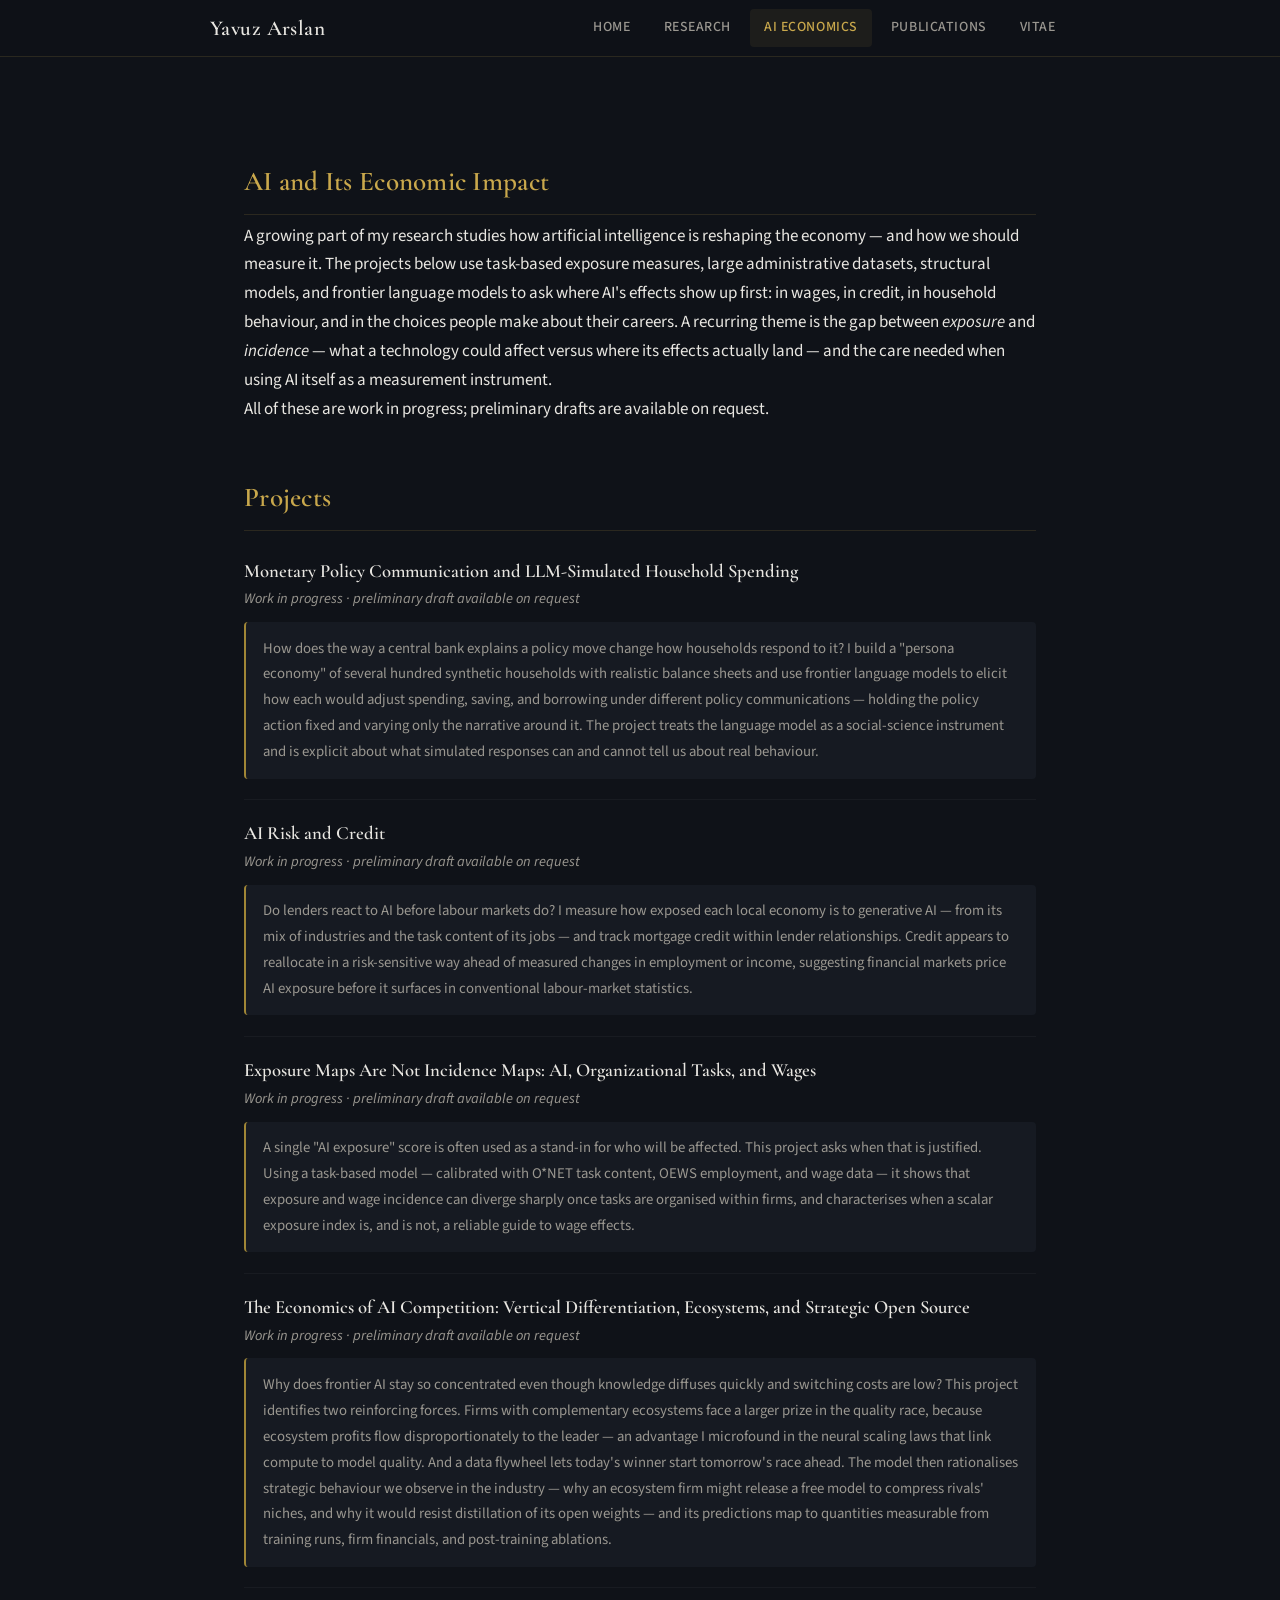
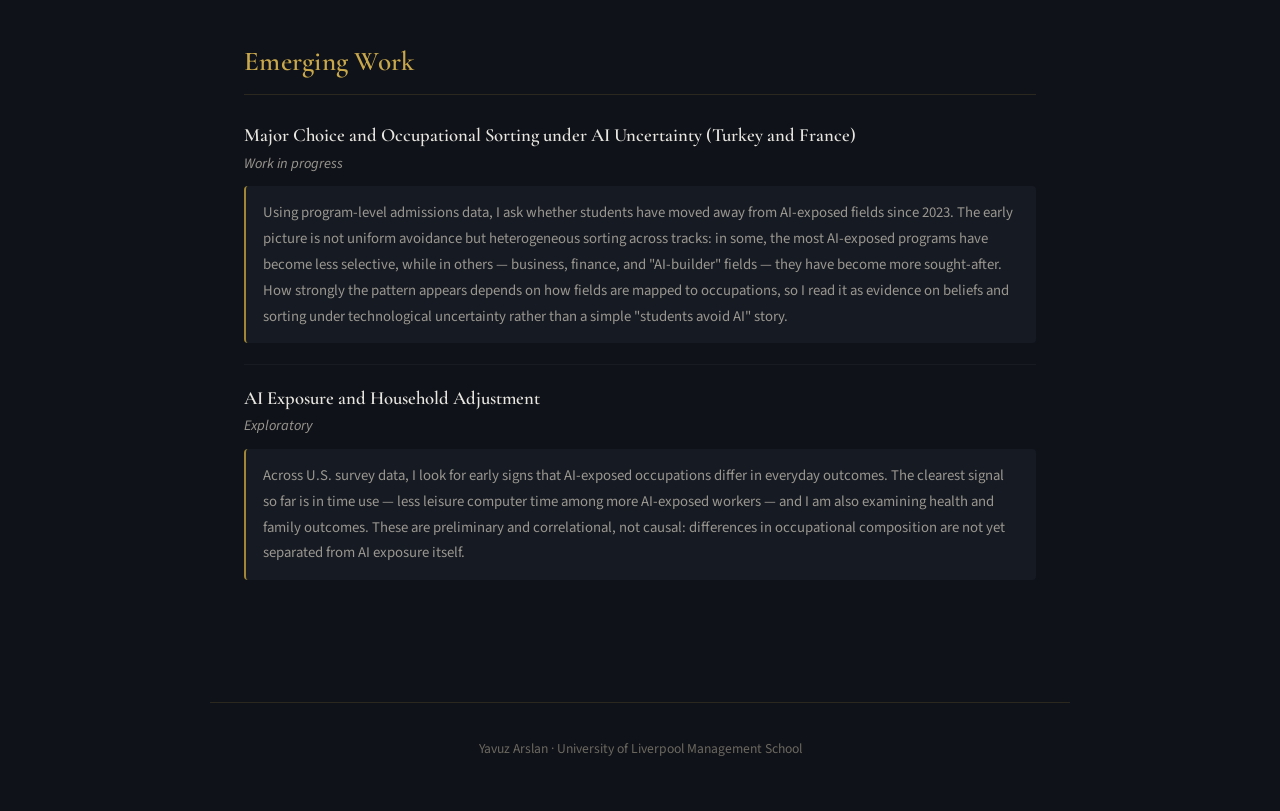
==== ai.html @ b185bcc3 "Add files via upload" ====
<!DOCTYPE html>
<html lang="en">
<head>
  <meta charset="UTF-8">
  <meta name="viewport" content="width=device-width, initial-scale=1.0">
  <meta name="description" content="Yavuz Arslan — research on the economics of AI: measurement, labour-market incidence, credit, household behaviour, and competition.">
  <title>AI and Its Economic Impact — Yavuz Arslan</title>
  <link rel="stylesheet" href="style.css">
  <script async src="https://www.googletagmanager.com/gtag/js?id=G-QYC99YKQD4"></script>
  <script>
    window.dataLayer = window.dataLayer || [];
    function gtag(){dataLayer.push(arguments);}
    gtag('js', new Date());
    gtag('config', 'G-QYC99YKQD4');
  </script>
</head>
<body>

<nav>
  <div class="nav-inner">
    <a href="index.html" class="site-name">Yavuz Arslan</a>
    <button class="nav-toggle" onclick="document.querySelector('.nav-links').classList.toggle('open')" aria-label="Menu">☰</button>
    <div class="nav-links">
      <a href="index.html">Home</a>
      <a href="research.html">Research</a>
      <a href="ai.html" class="active">AI Economics</a>
      <a href="publications.html">Publications</a>
      <a href="vitae.html">Vitae</a>
    </div>
  </div>
</nav>

<main>

  <h2>AI and Its Economic Impact</h2>

  <p class="bio">
    A growing part of my research studies how artificial intelligence is reshaping the
    economy &mdash; and how we should measure it. The projects below use task-based exposure
    measures, large administrative datasets, structural models, and frontier language models
    to ask where AI's effects show up first: in wages, in credit, in household behaviour, and
    in the choices people make about their careers. A recurring theme is the gap between
    <em>exposure</em> and <em>incidence</em> &mdash; what a technology could affect versus where its
    effects actually land &mdash; and the care needed when using AI itself as a measurement
    instrument.
  </p>
  <p class="bio">
    All of these are work in progress; preliminary drafts are available on request.
  </p>

  <h2>Projects</h2>

  <div class="paper">
    <div class="paper-title">Monetary Policy Communication and LLM-Simulated Household Spending</div>
    <div class="paper-meta"><em>Work in progress &middot; preliminary draft available on request</em></div>
    <div class="abstract open">
      How does the way a central bank explains a policy move change how households respond to it?
      I build a "persona economy" of several hundred synthetic households with realistic balance
      sheets and use frontier language models to elicit how each would adjust spending, saving, and
      borrowing under different policy communications &mdash; holding the policy action fixed and
      varying only the narrative around it. The project treats the language model as a social-science
      instrument and is explicit about what simulated responses can and cannot tell us about real behaviour.
    </div>
  </div>

  <div class="paper">
    <div class="paper-title">AI Risk and Credit</div>
    <div class="paper-meta"><em>Work in progress &middot; preliminary draft available on request</em></div>
    <div class="abstract open">
      Do lenders react to AI before labour markets do? I measure how exposed each local economy is
      to generative AI &mdash; from its mix of industries and the task content of its jobs &mdash; and
      track mortgage credit within lender relationships. Credit appears to reallocate in a risk-sensitive
      way ahead of measured changes in employment or income, suggesting financial markets price AI
      exposure before it surfaces in conventional labour-market statistics.
    </div>
  </div>

  <div class="paper">
    <div class="paper-title">Exposure Maps Are Not Incidence Maps: AI, Organizational Tasks, and Wages</div>
    <div class="paper-meta"><em>Work in progress &middot; preliminary draft available on request</em></div>
    <div class="abstract open">
      A single "AI exposure" score is often used as a stand-in for who will be affected. This project
      asks when that is justified. Using a task-based model &mdash; calibrated with O*NET task content,
      OEWS employment, and wage data &mdash; it shows that exposure and wage incidence can diverge
      sharply once tasks are organised within firms, and characterises when a scalar exposure index is,
      and is not, a reliable guide to wage effects.
    </div>
  </div>

  <div class="paper">
    <div class="paper-title">The Economics of AI Competition: Vertical Differentiation, Ecosystems, and Strategic Open Source</div>
    <div class="paper-meta"><em>Work in progress &middot; preliminary draft available on request</em></div>
    <div class="abstract open">
      Why does frontier AI stay so concentrated even though knowledge diffuses quickly and switching
      costs are low? This project identifies two reinforcing forces. Firms with complementary ecosystems
      face a larger prize in the quality race, because ecosystem profits flow disproportionately to the
      leader &mdash; an advantage I microfound in the neural scaling laws that link compute to model
      quality. And a data flywheel lets today's winner start tomorrow's race ahead. The model then
      rationalises strategic behaviour we observe in the industry &mdash; why an ecosystem firm might
      release a free model to compress rivals' niches, and why it would resist distillation of its open
      weights &mdash; and its predictions map to quantities measurable from training runs, firm
      financials, and post-training ablations.
    </div>
  </div>

  <h2>Emerging Work</h2>

  <div class="paper">
    <div class="paper-title">Major Choice and Occupational Sorting under AI Uncertainty (Turkey and France)</div>
    <div class="paper-meta"><em>Work in progress</em></div>
    <div class="abstract open">
      Using program-level admissions data, I ask whether students have moved away from AI-exposed fields
      since 2023. The early picture is not uniform avoidance but heterogeneous sorting across tracks: in
      some, the most AI-exposed programs have become less selective, while in others &mdash; business,
      finance, and "AI-builder" fields &mdash; they have become more sought-after. How strongly the pattern
      appears depends on how fields are mapped to occupations, so I read it as evidence on beliefs and
      sorting under technological uncertainty rather than a simple "students avoid AI" story.
    </div>
  </div>

  <div class="paper">
    <div class="paper-title">AI Exposure and Household Adjustment</div>
    <div class="paper-meta"><em>Exploratory</em></div>
    <div class="abstract open">
      Across U.S. survey data, I look for early signs that AI-exposed occupations differ in everyday
      outcomes. The clearest signal so far is in time use &mdash; less leisure computer time among more
      AI-exposed workers &mdash; and I am also examining health and family outcomes. These are preliminary
      and correlational, not causal: differences in occupational composition are not yet separated from
      AI exposure itself.
    </div>
  </div>

</main>

<footer>
  Yavuz Arslan · University of Liverpool Management School
</footer>

</body>
</html>
---- style.css ----
/* ===== YAVUZ ARSLAN — ACADEMIC SITE ===== */
/* Dark scholarly theme with warm gold accents */

@import url('https://fonts.googleapis.com/css2?family=Cormorant+Garamond:ital,wght@0,400;0,500;0,600;0,700;1,400;1,500&family=Source+Sans+3:ital,wght@0,300;0,400;0,500;0,600;1,400&display=swap');

:root {
  --bg-primary: #0f1218;
  --bg-secondary: #161a22;
  --bg-card: #1c2029;
  --bg-hover: #22262f;
  --text-primary: #e8e6e1;
  --text-secondary: #9a9790;
  --text-muted: #6b6860;
  --accent: #c9a84c;
  --accent-dim: #a08636;
  --accent-glow: rgba(201, 168, 76, 0.08);
  --link: #7eb8c9;
  --link-hover: #a0d4e4;
  --divider: rgba(201, 168, 76, 0.15);
  --font-display: 'Cormorant Garamond', Georgia, serif;
  --font-body: 'Source Sans 3', 'Segoe UI', sans-serif;
  --max-width: 860px;
  --transition: 0.3s ease;
}

*, *::before, *::after {
  box-sizing: border-box;
  margin: 0;
  padding: 0;
}

html {
  scroll-behavior: smooth;
  font-size: 17px;
}

body {
  font-family: var(--font-body);
  background-color: var(--bg-primary);
  color: var(--text-primary);
  line-height: 1.7;
  font-weight: 400;
  -webkit-font-smoothing: antialiased;
  min-height: 100vh;
}

/* ===== NAVIGATION ===== */
nav {
  position: sticky;
  top: 0;
  z-index: 100;
  background: rgba(15, 18, 24, 0.92);
  backdrop-filter: blur(12px);
  -webkit-backdrop-filter: blur(12px);
  border-bottom: 1px solid var(--divider);
  padding: 0 2rem;
}

nav .nav-inner {
  max-width: var(--max-width);
  margin: 0 auto;
  display: flex;
  align-items: center;
  justify-content: space-between;
  height: 56px;
}

nav .site-name {
  font-family: var(--font-display);
  font-size: 1.25rem;
  font-weight: 600;
  color: var(--text-primary);
  text-decoration: none;
  letter-spacing: 0.02em;
}

nav .site-name:hover {
  color: var(--accent);
}

nav .nav-links {
  display: flex;
  gap: 0.25rem;
}

nav .nav-links a {
  font-family: var(--font-body);
  font-size: 0.82rem;
  font-weight: 500;
  color: var(--text-secondary);
  text-decoration: none;
  padding: 0.45rem 0.85rem;
  border-radius: 4px;
  letter-spacing: 0.04em;
  text-transform: uppercase;
  transition: color var(--transition), background var(--transition);
}

nav .nav-links a:hover,
nav .nav-links a.active {
  color: var(--accent);
  background: var(--accent-glow);
}

/* Mobile nav toggle */
nav .nav-toggle {
  display: none;
  background: none;
  border: none;
  color: var(--text-secondary);
  font-size: 1.5rem;
  cursor: pointer;
  padding: 0.25rem;
}

@media (max-width: 640px) {
  nav .nav-links {
    display: none;
    position: absolute;
    top: 56px;
    left: 0;
    right: 0;
    background: rgba(15, 18, 24, 0.97);
    flex-direction: column;
    padding: 0.5rem 1.5rem 1rem;
    border-bottom: 1px solid var(--divider);
  }
  nav .nav-links.open { display: flex; }
  nav .nav-toggle { display: block; }
  nav .nav-links a {
    padding: 0.6rem 0.5rem;
    font-size: 0.9rem;
  }
}

/* ===== MAIN CONTENT ===== */
main {
  max-width: var(--max-width);
  margin: 0 auto;
  padding: 3rem 2rem 6rem;
}

/* ===== HEADINGS ===== */
h1 {
  font-family: var(--font-display);
  font-size: 2.8rem;
  font-weight: 600;
  line-height: 1.15;
  color: var(--text-primary);
  margin-bottom: 0.2rem;
  letter-spacing: -0.01em;
}

h2 {
  font-family: var(--font-display);
  font-size: 1.6rem;
  font-weight: 600;
  color: var(--accent);
  margin-top: 3rem;
  margin-bottom: 0.4rem;
  letter-spacing: 0.01em;
}

h2::after {
  content: '';
  display: block;
  width: 100%;
  height: 1px;
  background: var(--divider);
  margin-top: 0.5rem;
}

h3 {
  font-family: var(--font-display);
  font-size: 1.25rem;
  font-weight: 600;
  color: var(--text-primary);
  margin-top: 1.5rem;
  margin-bottom: 0.3rem;
}

/* ===== HERO / HOME ===== */
.hero {
  display: flex;
  gap: 2.5rem;
  align-items: flex-start;
  margin-bottom: 1rem;
}

.hero-photo {
  flex-shrink: 0;
}

.hero-photo img {
  width: 220px;
  height: 280px;
  object-fit: cover;
  border-radius: 6px;
  border: 2px solid var(--divider);
}

.hero-text .subtitle {
  font-family: var(--font-display);
  font-size: 1.15rem;
  font-style: italic;
  color: var(--accent);
  margin-bottom: 0.15rem;
}

.hero-text .affiliation {
  font-size: 0.95rem;
  margin-bottom: 1rem;
}

.hero-text .affiliation a {
  color: var(--link);
  text-decoration: none;
}

.hero-text .affiliation a:hover {
  color: var(--link-hover);
}

.hero-text .bio {
  font-size: 0.95rem;
  color: var(--text-secondary);
  line-height: 1.75;
  margin-bottom: 1rem;
}

.hero-text .email {
  font-size: 0.9rem;
  color: var(--accent-dim);
  font-family: var(--font-body);
}

@media (max-width: 640px) {
  .hero {
    flex-direction: column;
    align-items: center;
    text-align: center;
    gap: 1.5rem;
  }
  .hero-photo img {
    width: 180px;
    height: 230px;
  }
  h1 { font-size: 2.2rem; }
}

/* ===== RESEARCH INTERESTS ===== */
.interests-grid {
  display: grid;
  grid-template-columns: 1fr 1fr;
  gap: 0.4rem 2rem;
  margin-top: 0.8rem;
}

.interests-grid .interest {
  font-size: 0.92rem;
  color: var(--text-secondary);
  padding: 0.35rem 0;
  border-bottom: 1px solid rgba(255,255,255,0.03);
}

.interests-grid .interest::before {
  content: '—';
  color: var(--accent-dim);
  margin-right: 0.5rem;
}

@media (max-width: 500px) {
  .interests-grid { grid-template-columns: 1fr; }
}

/* ===== BOTTOM CARDS (HOME) ===== */
.home-cards {
  display: grid;
  grid-template-columns: 1fr 1fr;
  gap: 1.5rem;
  margin-top: 2rem;
}

.home-card {
  background: var(--bg-card);
  border-radius: 6px;
  padding: 1.5rem;
  border: 1px solid rgba(255,255,255,0.04);
  transition: border-color var(--transition);
}

.home-card:hover {
  border-color: var(--divider);
}

.home-card h3 {
  margin-top: 0;
  color: var(--accent);
  font-size: 1.15rem;
}

.home-card p {
  font-size: 0.88rem;
  color: var(--text-secondary);
  line-height: 1.7;
  margin-bottom: 0.8rem;
}

.home-card .card-link {
  font-size: 0.85rem;
  color: var(--link);
  text-decoration: none;
  font-weight: 500;
}

.home-card .card-link:hover {
  color: var(--link-hover);
}

@media (max-width: 600px) {
  .home-cards { grid-template-columns: 1fr; }
}

/* ===== PROFILE LINKS ===== */
.profiles {
  display: flex;
  gap: 1.2rem;
  margin-top: 1rem;
  flex-wrap: wrap;
}

.profiles a {
  font-size: 0.82rem;
  color: var(--text-muted);
  text-decoration: none;
  padding: 0.3rem 0.7rem;
  border: 1px solid rgba(255,255,255,0.06);
  border-radius: 3px;
  transition: all var(--transition);
  letter-spacing: 0.02em;
}

.profiles a:hover {
  color: var(--accent);
  border-color: var(--divider);
}

/* ===== PAPER ENTRIES ===== */
.paper {
  padding: 1.2rem 0;
  border-bottom: 1px solid rgba(255,255,255,0.04);
}

.paper:last-child {
  border-bottom: none;
}

.paper-title {
  font-family: var(--font-display);
  font-size: 1.1rem;
  font-weight: 600;
  line-height: 1.4;
}

.paper-title a {
  color: var(--text-primary);
  text-decoration: none;
  transition: color var(--transition);
}

.paper-title a:hover {
  color: var(--link);
}

.paper-meta {
  font-size: 0.85rem;
  color: var(--text-secondary);
  margin-top: 0.2rem;
}

.paper-meta a {
  color: var(--link);
  text-decoration: none;
}

.paper-meta a:hover {
  color: var(--link-hover);
}

.paper-status {
  display: inline-block;
  font-size: 0.72rem;
  font-weight: 600;
  text-transform: uppercase;
  letter-spacing: 0.06em;
  padding: 0.15rem 0.5rem;
  border-radius: 3px;
  margin-left: 0.4rem;
}

.status-new {
  background: rgba(76, 175, 80, 0.15);
  color: #81c784;
}

.status-updated {
  background: rgba(201, 168, 76, 0.15);
  color: var(--accent);
}

.status-rr {
  background: rgba(126, 184, 201, 0.15);
  color: var(--link);
}

.status-published {
  background: rgba(201, 168, 76, 0.1);
  color: var(--accent-dim);
}

/* Abstract toggle */
.abstract-toggle {
  font-size: 0.8rem;
  color: var(--text-muted);
  background: none;
  border: 1px solid rgba(255,255,255,0.06);
  padding: 0.2rem 0.6rem;
  border-radius: 3px;
  cursor: pointer;
  margin-top: 0.4rem;
  transition: all var(--transition);
  font-family: var(--font-body);
}

.abstract-toggle:hover {
  color: var(--accent);
  border-color: var(--divider);
}

.abstract {
  display: none;
  font-size: 0.87rem;
  color: var(--text-secondary);
  line-height: 1.75;
  margin-top: 0.6rem;
  padding: 0.8rem 1rem;
  background: var(--bg-secondary);
  border-radius: 4px;
  border-left: 2px solid var(--accent-dim);
}

.abstract.open {
  display: block;
}

/* ===== PUBLICATION ENTRIES ===== */
.pub {
  padding: 0.8rem 0;
  border-bottom: 1px solid rgba(255,255,255,0.03);
}

.pub:last-child { border-bottom: none; }

.pub-title {
  font-family: var(--font-display);
  font-size: 1.05rem;
  font-weight: 600;
}

.pub-title a {
  color: var(--text-primary);
  text-decoration: none;
}

.pub-title a:hover { color: var(--link); }

.pub-authors {
  font-size: 0.85rem;
  color: var(--text-secondary);
  margin-top: 0.1rem;
}

.pub-journal {
  font-size: 0.85rem;
  color: var(--accent-dim);
  font-style: italic;
  margin-top: 0.1rem;
}

/* ===== CV PAGE ===== */
.cv-download {
  display: inline-block;
  padding: 0.6rem 1.4rem;
  background: var(--accent);
  color: var(--bg-primary);
  text-decoration: none;
  font-weight: 600;
  font-size: 0.88rem;
  border-radius: 4px;
  margin-bottom: 1rem;
  transition: background var(--transition);
}

.cv-download:hover {
  background: var(--accent-dim);
}

.cv-entry {
  padding: 0.5rem 0;
}

.cv-entry .cv-role {
  font-weight: 600;
  color: var(--text-primary);
}

.cv-entry .cv-place {
  color: var(--text-secondary);
  font-size: 0.92rem;
}

.cv-entry .cv-years {
  color: var(--text-muted);
  font-size: 0.85rem;
}

/* ===== WORK IN PROGRESS ===== */
.wip {
  padding: 0.5rem 0;
  border-bottom: 1px solid rgba(255,255,255,0.03);
}

.wip:last-child { border-bottom: none; }

.wip-title {
  font-family: var(--font-display);
  font-size: 1rem;
  font-weight: 600;
  color: var(--text-primary);
}

.wip-authors {
  font-size: 0.85rem;
  color: var(--text-secondary);
}

/* ===== FOOTER ===== */
footer {
  max-width: var(--max-width);
  margin: 0 auto;
  padding: 2rem 2rem 3rem;
  text-align: center;
  font-size: 0.8rem;
  color: var(--text-muted);
  border-top: 1px solid var(--divider);
}

/* ===== LINKS ===== */
a {
  color: var(--link);
  text-decoration: none;
  transition: color var(--transition);
}

a:hover {
  color: var(--link-hover);
}

/* ===== SELECTION ===== */
::selection {
  background: var(--accent);
  color: var(--bg-primary);
}
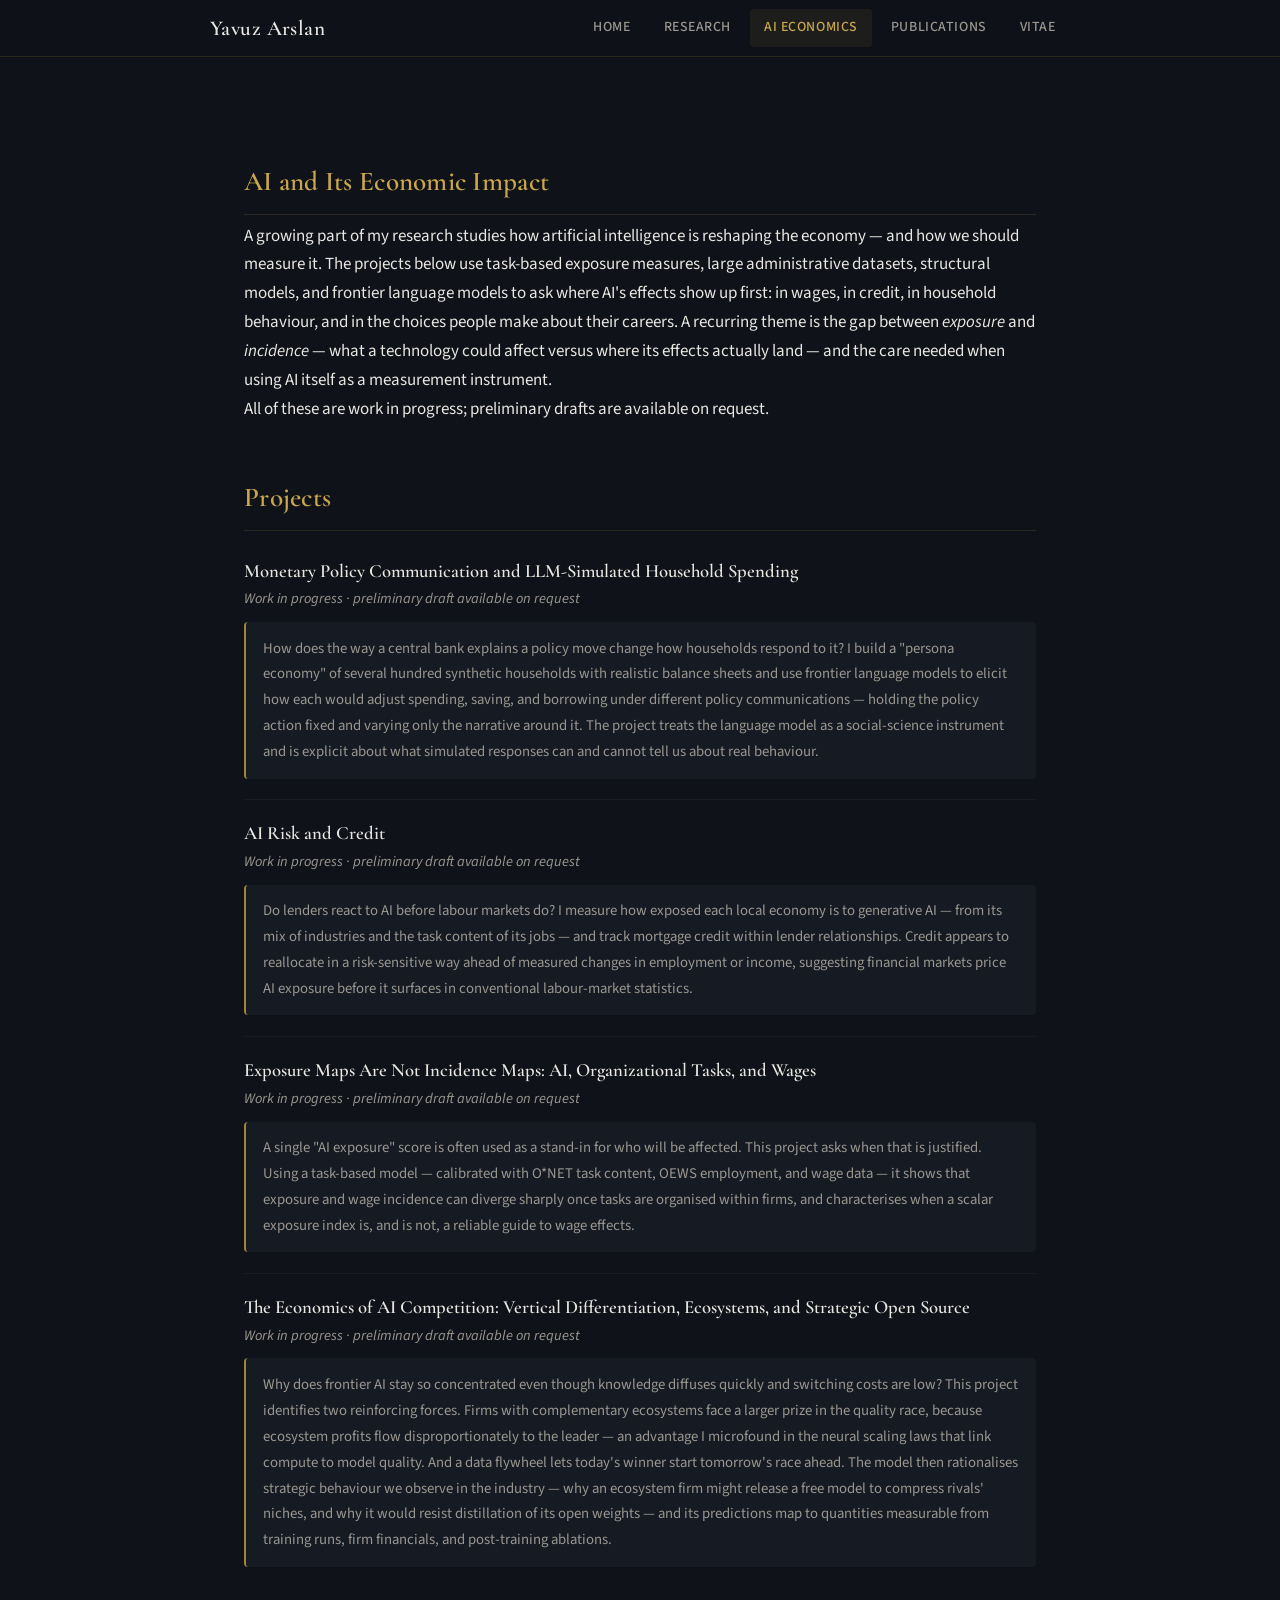
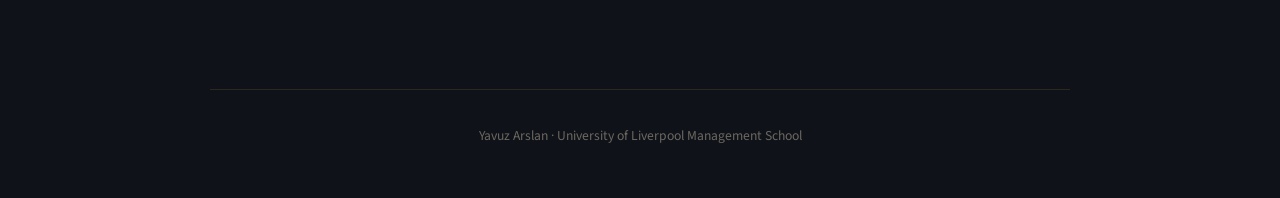
==== commit b081ff5a: "Remove AI cross-reference line and Emerging Work section" ====
--- a/ai.html
+++ b/ai.html
@@ -103,33 +103,6 @@
     </div>
   </div>
 
-  <h2>Emerging Work</h2>
-
-  <div class="paper">
-    <div class="paper-title">Major Choice and Occupational Sorting under AI Uncertainty (Turkey and France)</div>
-    <div class="paper-meta"><em>Work in progress</em></div>
-    <div class="abstract open">
-      Using program-level admissions data, I ask whether students have moved away from AI-exposed fields
-      since 2023. The early picture is not uniform avoidance but heterogeneous sorting across tracks: in
-      some, the most AI-exposed programs have become less selective, while in others &mdash; business,
-      finance, and "AI-builder" fields &mdash; they have become more sought-after. How strongly the pattern
-      appears depends on how fields are mapped to occupations, so I read it as evidence on beliefs and
-      sorting under technological uncertainty rather than a simple "students avoid AI" story.
-    </div>
-  </div>
-
-  <div class="paper">
-    <div class="paper-title">AI Exposure and Household Adjustment</div>
-    <div class="paper-meta"><em>Exploratory</em></div>
-    <div class="abstract open">
-      Across U.S. survey data, I look for early signs that AI-exposed occupations differ in everyday
-      outcomes. The clearest signal so far is in time use &mdash; less leisure computer time among more
-      AI-exposed workers &mdash; and I am also examining health and family outcomes. These are preliminary
-      and correlational, not causal: differences in occupational composition are not yet separated from
-      AI exposure itself.
-    </div>
-  </div>
-
 </main>
 
 <footer>
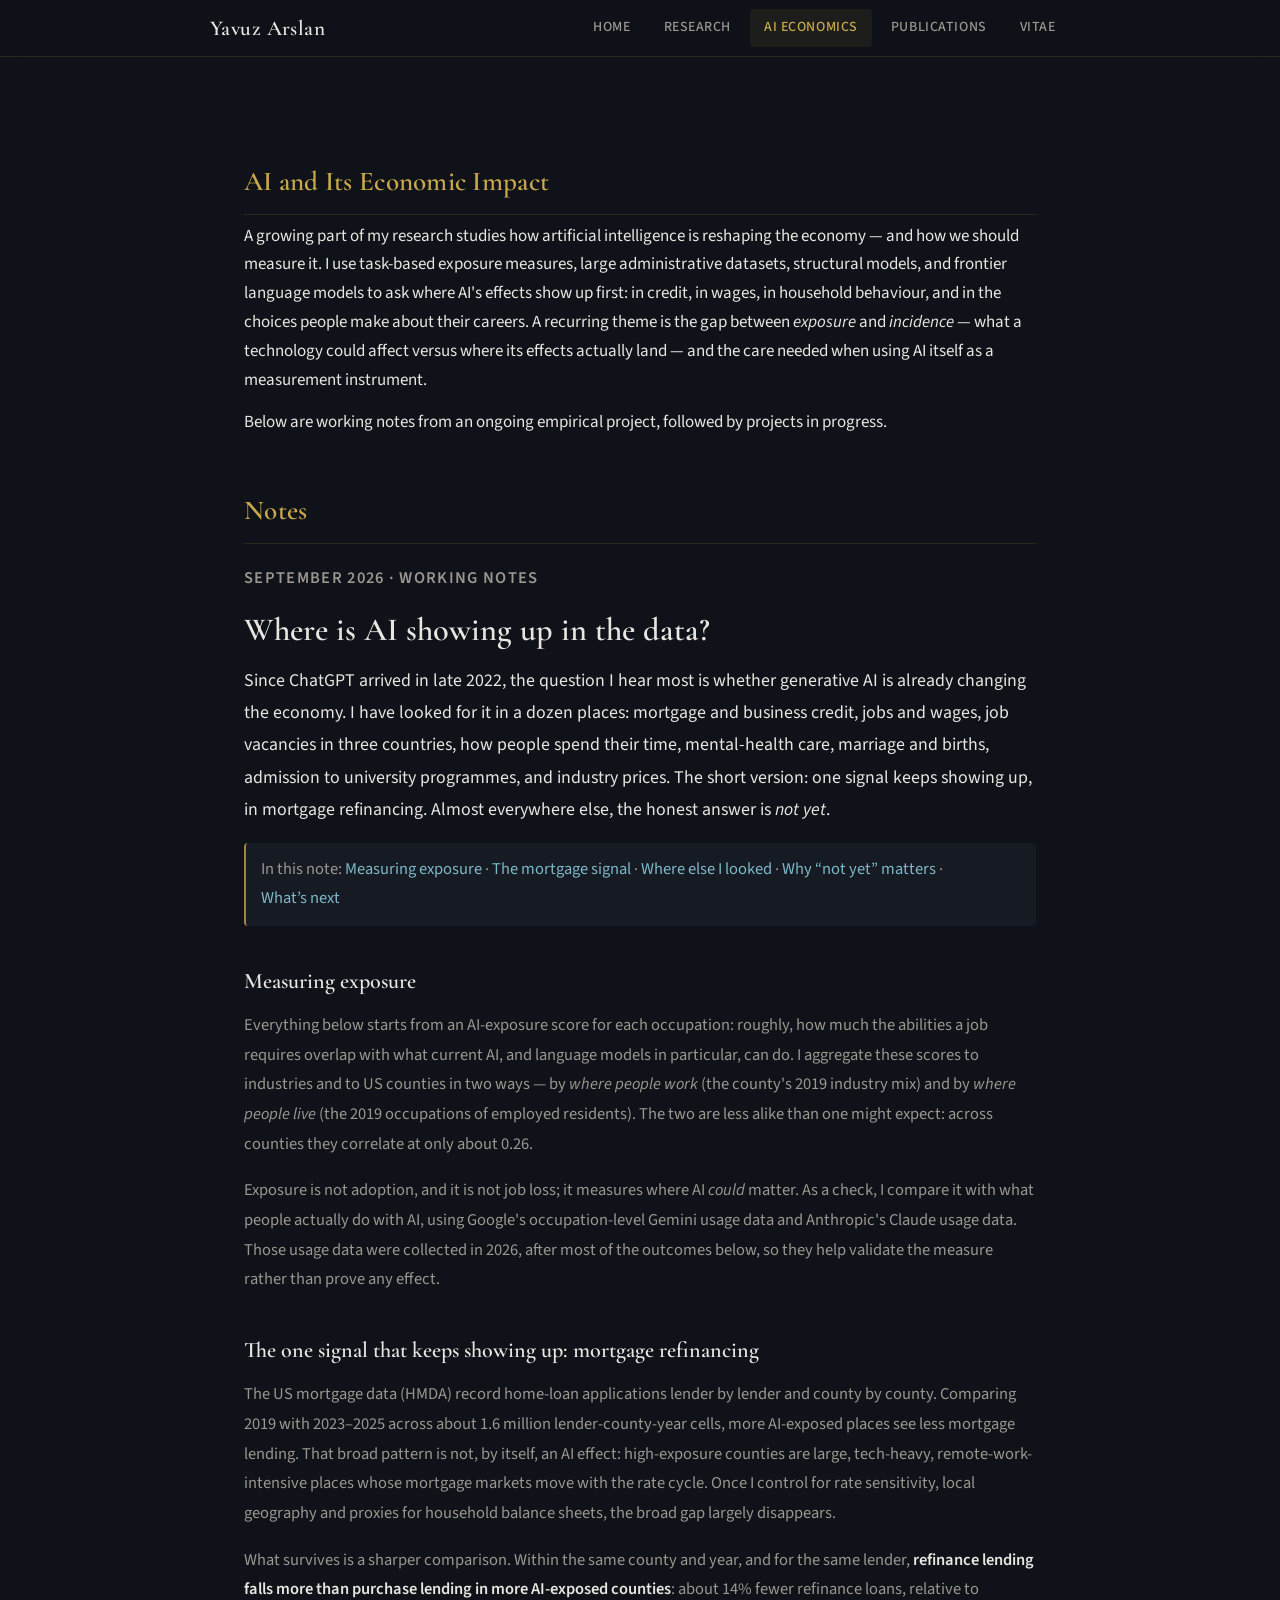
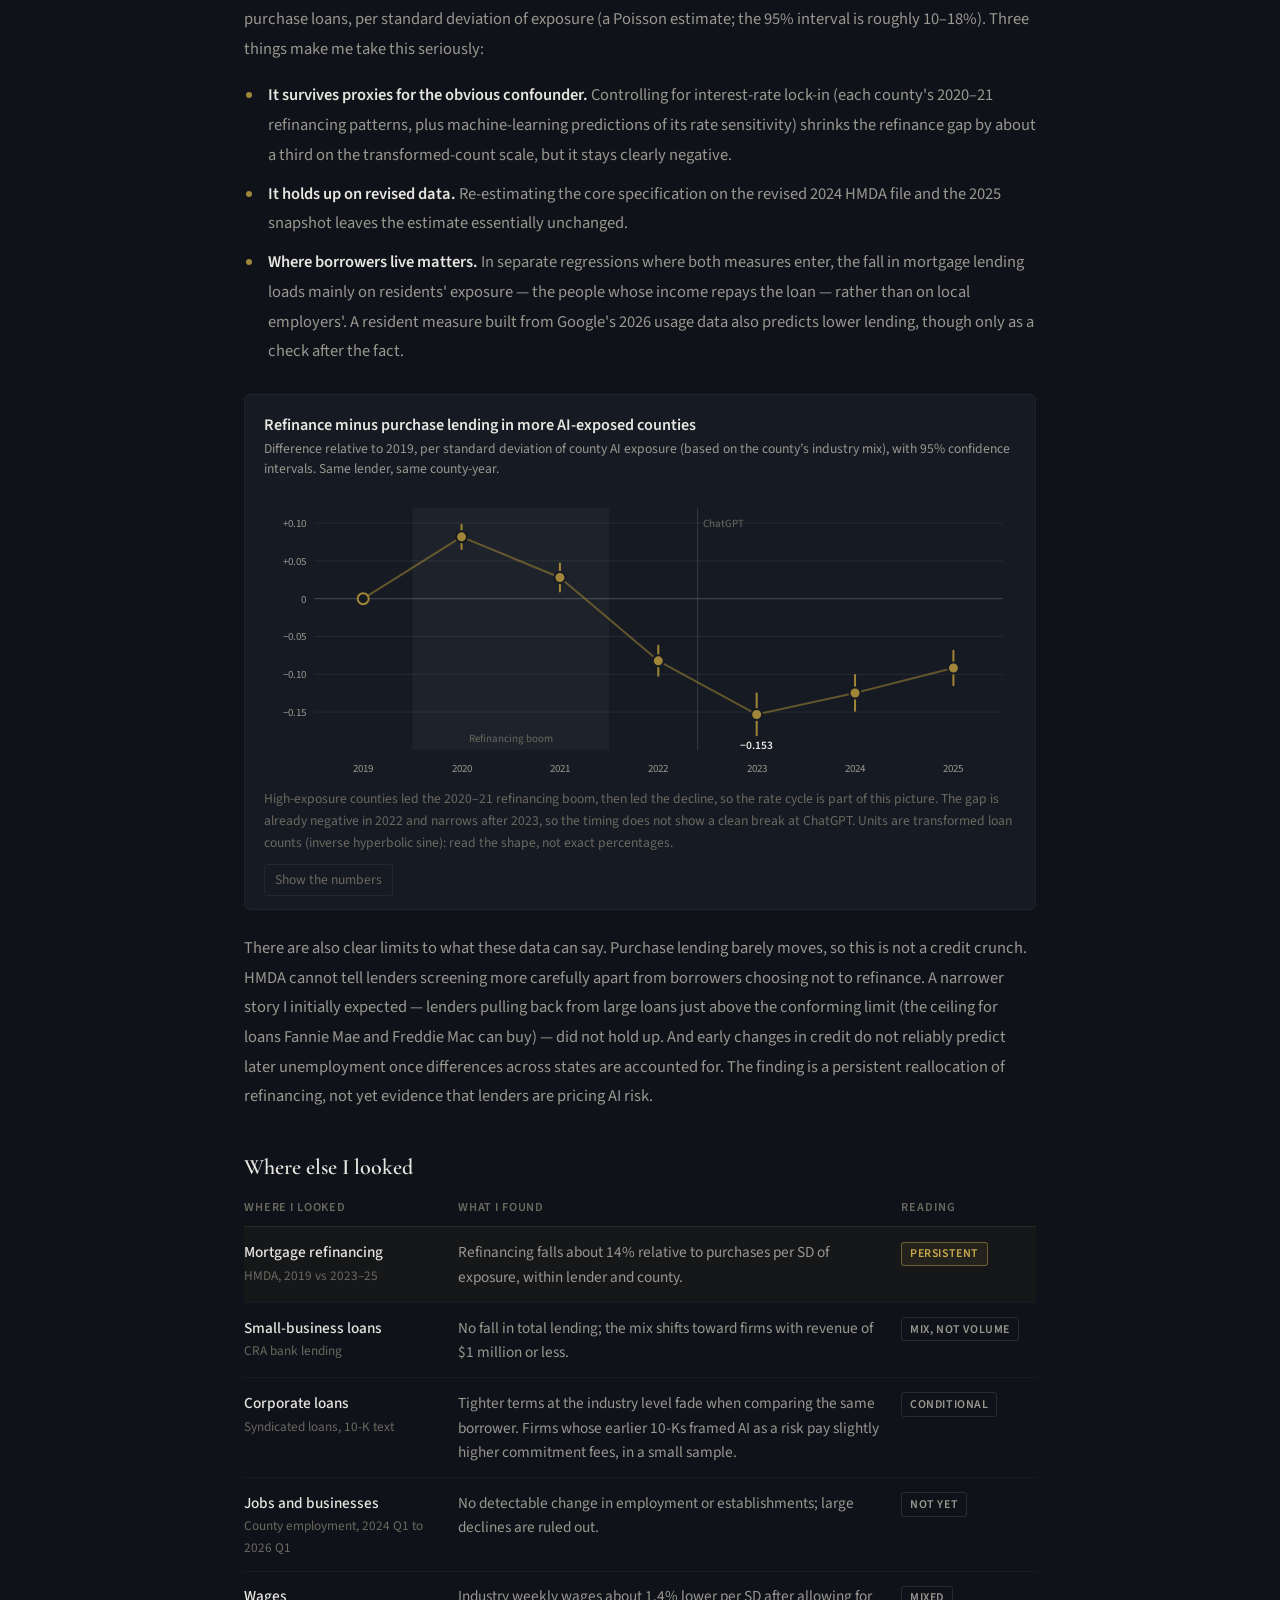
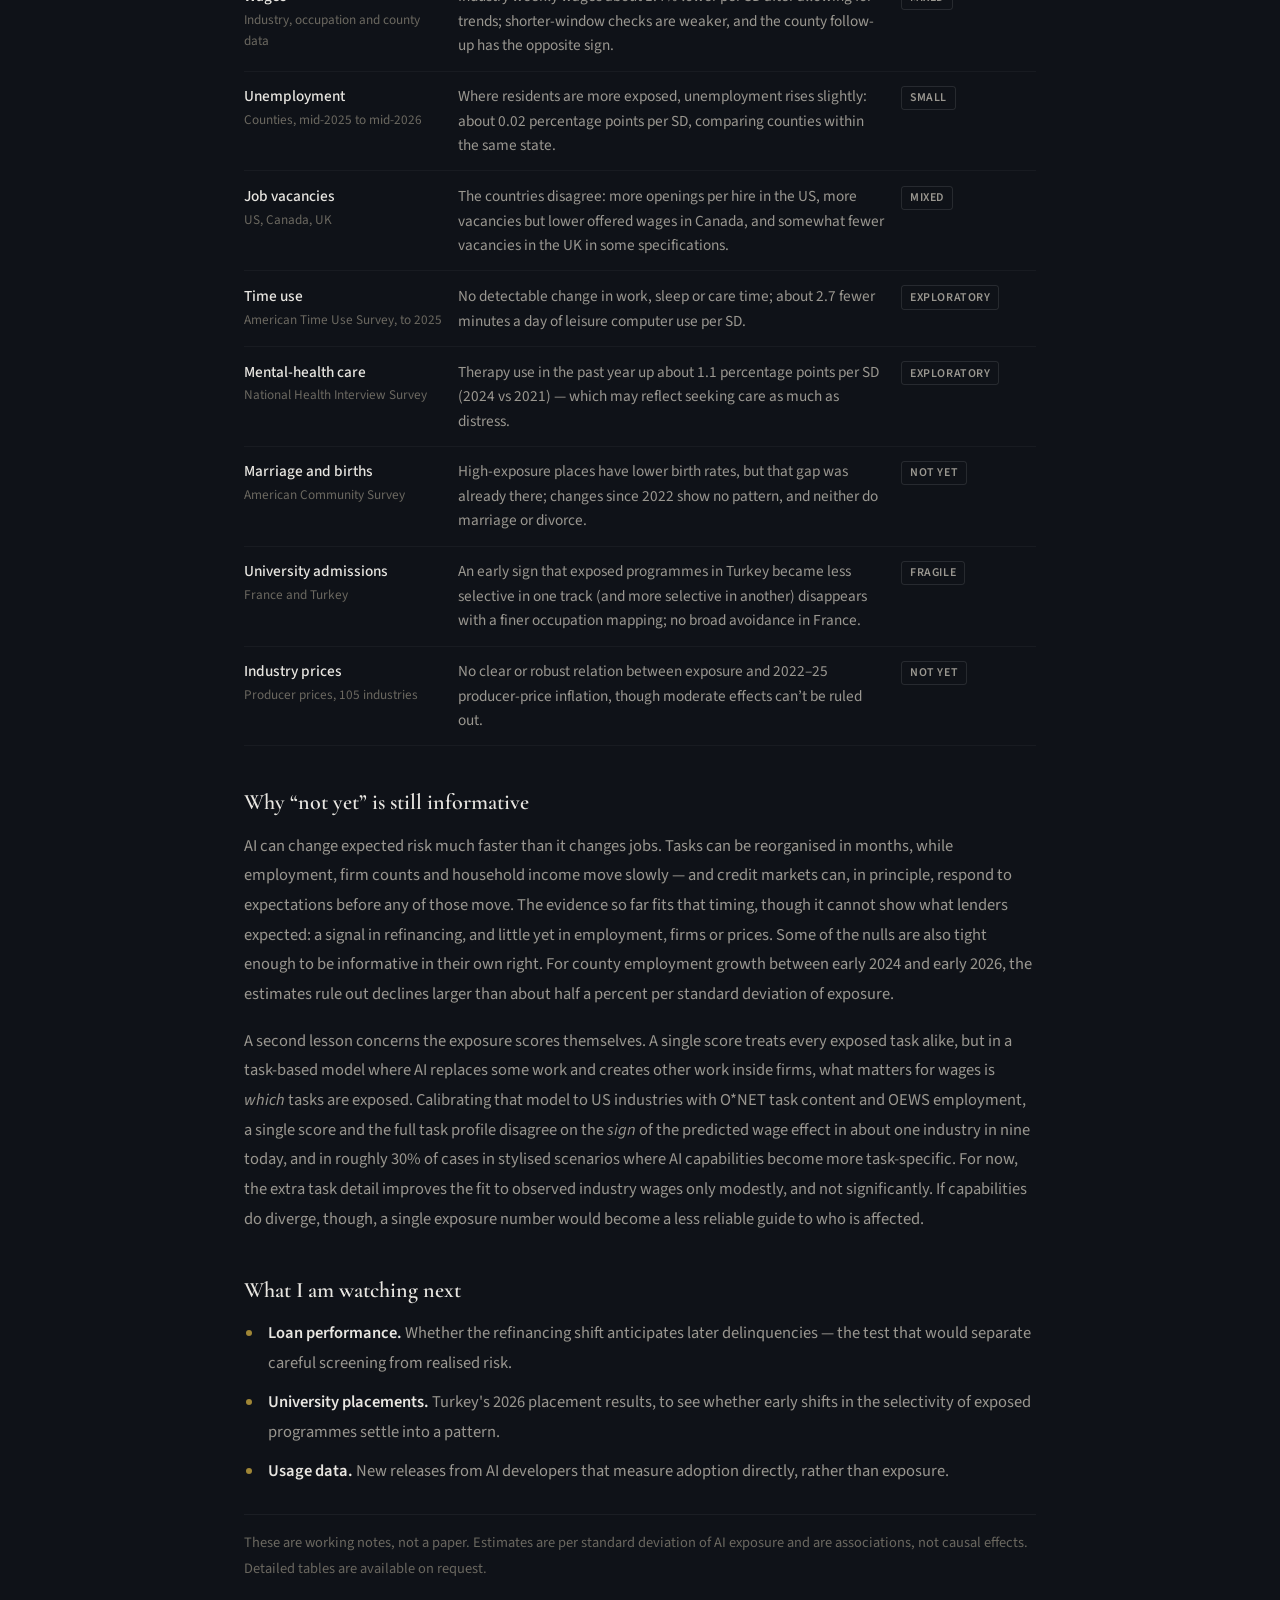
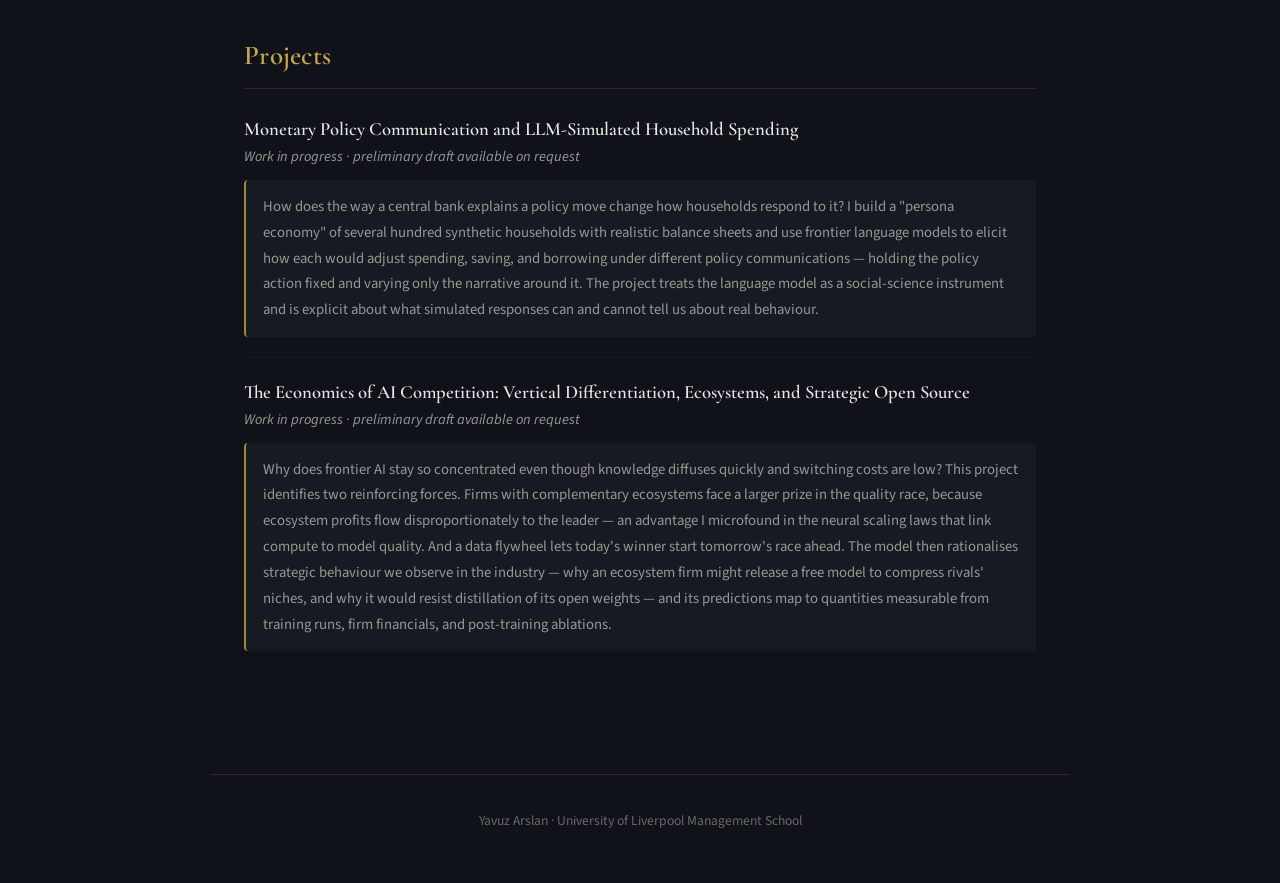
==== commit e7a7be49: "AI page: add working notes, keep two projects Co-Authored-By: Claude Opus 5.5 <noreply@anthropic.com" ====
--- a/ai.html
+++ b/ai.html
@@ -3,9 +3,113 @@
 <head>
   <meta charset="UTF-8">
   <meta name="viewport" content="width=device-width, initial-scale=1.0">
-  <meta name="description" content="Yavuz Arslan — research on the economics of AI: measurement, labour-market incidence, credit, household behaviour, and competition.">
+  <meta name="description" content="Yavuz Arslan — research on the economics of AI. Working notes: where is AI showing up in the data? Credit, jobs, wages, time use, education choices and prices.">
+  <meta property="og:title" content="Where is AI showing up in the data? — Yavuz Arslan">
+  <meta property="og:description" content="Working notes from an ongoing project: one persistent signal in mortgage refinancing, and mostly “not yet” everywhere else.">
+  <meta property="og:type" content="article">
+  <meta property="og:url" content="https://yavuzarslan.org/ai.html">
   <title>AI and Its Economic Impact — Yavuz Arslan</title>
   <link rel="stylesheet" href="style.css">
+  <style>
+    /* ===== NOTES (AI page) ===== */
+    main > p.bio { margin-bottom: 0.8rem; }
+    .note { margin-top: 1.2rem; }
+    .note-kicker {
+      font-size: 0.78rem; font-weight: 600; letter-spacing: 0.08em;
+      text-transform: uppercase; color: var(--accent-dim); margin-bottom: 0.2rem;
+    }
+    .note-title {
+      font-family: var(--font-display); font-size: 1.9rem; font-weight: 600;
+      line-height: 1.2; color: var(--text-primary); margin: 0 0 0.9rem;
+    }
+    .note p, .note li { font-size: 0.97rem; color: var(--text-secondary); line-height: 1.8; }
+    .note p { margin-bottom: 1rem; }
+    .note p.note-lede { font-size: 1.05rem; color: var(--text-primary); }
+    .note strong { color: var(--text-primary); font-weight: 600; }
+    .note em { font-style: italic; }
+    .note h4 {
+      font-family: var(--font-display); font-size: 1.3rem; font-weight: 600;
+      color: var(--text-primary); margin: 2.2rem 0 0.6rem; scroll-margin-top: 72px;
+    }
+    .note ul { margin: 0 0 1.1rem 1.2rem; }
+    .note li { margin-bottom: 0.55rem; padding-left: 0.2rem; }
+    .note li::marker { color: var(--accent-dim); }
+    .note-toc {
+      font-size: 0.85rem; color: var(--text-muted); margin: 0 0 1.6rem;
+      padding: 0.7rem 0.9rem; background: var(--bg-secondary); border-radius: 4px;
+      border-left: 2px solid var(--accent-dim); line-height: 1.9;
+    }
+    .note-toc a { white-space: nowrap; }
+    .note-foot {
+      font-size: 0.85rem !important; color: var(--text-muted) !important;
+      border-top: 1px solid rgba(255,255,255,0.05); padding-top: 0.9rem; margin-top: 1.6rem;
+    }
+
+    /* Chart */
+    .note-chart {
+      margin: 1.6rem 0 1.4rem; padding: 1.1rem 1.1rem 0.8rem;
+      background: var(--bg-secondary); border-radius: 6px; position: relative;
+      border: 1px solid rgba(255,255,255,0.04);
+    }
+    .note-chart .chart-title { font-size: 0.95rem; font-weight: 600; color: var(--text-primary); line-height: 1.4; }
+    .note-chart .chart-sub { font-size: 0.8rem; color: var(--text-secondary); margin: 0.15rem 0 0.6rem; line-height: 1.5; }
+    .note-chart .chart-plot { width: 100%; }
+    .note-chart svg { display: block; width: 100%; height: auto; overflow: visible; }
+    .note-chart svg text { font-family: var(--font-body); font-variant-numeric: tabular-nums; }
+    .note-chart .pt:focus { outline: none; }
+    .note-chart .pt:focus .ring, .note-chart .pt:hover .ring { stroke: var(--accent); }
+    .chart-tip {
+      position: absolute; pointer-events: none; z-index: 5;
+      background: #0f1218; border: 1px solid var(--divider); border-radius: 4px;
+      padding: 0.4rem 0.6rem; font-size: 0.78rem; line-height: 1.45;
+      color: var(--text-primary); white-space: nowrap; box-shadow: 0 4px 14px rgba(0,0,0,0.4);
+    }
+    .chart-tip .tip-muted { color: var(--text-secondary); }
+    .note-chart figcaption { font-size: 0.8rem; color: var(--text-muted); line-height: 1.6; margin-top: 0.5rem; }
+    .note details { margin-top: 0.6rem; }
+    .note summary {
+      font-size: 0.8rem; color: var(--text-muted); cursor: pointer; display: inline-block;
+      border: 1px solid rgba(255,255,255,0.06); padding: 0.2rem 0.6rem; border-radius: 3px;
+    }
+    .note summary:hover { color: var(--accent); border-color: var(--divider); }
+    .num-table { border-collapse: collapse; margin-top: 0.6rem; font-size: 0.82rem; font-variant-numeric: tabular-nums; }
+    .num-table th, .num-table td { padding: 0.25rem 0.9rem 0.25rem 0; text-align: right; color: var(--text-secondary); }
+    .num-table th { font-weight: 600; color: var(--text-primary); border-bottom: 1px solid rgba(255,255,255,0.08); }
+    .num-table th:first-child, .num-table td:first-child { text-align: left; }
+
+    /* Scorecard */
+    .scorecard { width: 100%; border-collapse: collapse; margin: 0.4rem 0 1.2rem; }
+    .scorecard th {
+      font-size: 0.72rem; font-weight: 600; letter-spacing: 0.07em; text-transform: uppercase;
+      color: var(--text-muted); text-align: left; padding: 0 0.8rem 0.5rem 0;
+      border-bottom: 1px solid var(--divider);
+    }
+    .scorecard td {
+      vertical-align: top; padding: 0.75rem 0.8rem 0.75rem 0;
+      border-bottom: 1px solid rgba(255,255,255,0.04);
+      font-size: 0.9rem; color: var(--text-secondary); line-height: 1.6;
+    }
+    .scorecard td.sc-where { color: var(--text-primary); font-weight: 500; width: 27%; }
+    .scorecard td.sc-where span { display: block; font-size: 0.78rem; font-weight: 400; color: var(--text-muted); }
+    .scorecard td.sc-read { width: 17%; padding-right: 0; }
+    .sc-tag {
+      display: inline-block; font-size: 0.7rem; font-weight: 600; letter-spacing: 0.05em;
+      text-transform: uppercase; color: var(--text-secondary); white-space: nowrap;
+      border: 1px solid rgba(255,255,255,0.1); border-radius: 3px; padding: 0.1rem 0.45rem;
+    }
+    .sc-tag.sc-strong { color: var(--accent); border-color: rgba(201,168,76,0.45); background: var(--accent-glow); }
+    .scorecard tr.sc-highlight td { background: rgba(201,168,76,0.035); }
+
+    @media (max-width: 640px) {
+      .note-title { font-size: 1.6rem; }
+      .scorecard thead { display: none; }
+      .scorecard, .scorecard tbody, .scorecard tr, .scorecard td { display: block; width: 100% !important; }
+      .scorecard tr { padding: 0.8rem 0; border-bottom: 1px solid rgba(255,255,255,0.06); }
+      .scorecard td { border: none; padding: 0.1rem 0; }
+      .scorecard td.sc-read { padding-top: 0.35rem; }
+      .note-chart { padding: 0.9rem 0.8rem 0.7rem; }
+    }
+  </style>
   <script async src="https://www.googletagmanager.com/gtag/js?id=G-QYC99YKQD4"></script>
   <script>
     window.dataLayer = window.dataLayer || [];
@@ -36,17 +140,235 @@
 
   <p class="bio">
     A growing part of my research studies how artificial intelligence is reshaping the
-    economy &mdash; and how we should measure it. The projects below use task-based exposure
-    measures, large administrative datasets, structural models, and frontier language models
-    to ask where AI's effects show up first: in wages, in credit, in household behaviour, and
-    in the choices people make about their careers. A recurring theme is the gap between
-    <em>exposure</em> and <em>incidence</em> &mdash; what a technology could affect versus where its
-    effects actually land &mdash; and the care needed when using AI itself as a measurement
-    instrument.
+    economy &mdash; and how we should measure it. I use task-based exposure measures, large
+    administrative datasets, structural models, and frontier language models to ask where AI's
+    effects show up first: in credit, in wages, in household behaviour, and in the choices people
+    make about their careers. A recurring theme is the gap between <em>exposure</em> and
+    <em>incidence</em> &mdash; what a technology could affect versus where its effects actually
+    land &mdash; and the care needed when using AI itself as a measurement instrument.
   </p>
   <p class="bio">
-    All of these are work in progress; preliminary drafts are available on request.
+    Below are working notes from an ongoing empirical project, followed by projects in progress.
   </p>
+
+  <h2>Notes</h2>
+
+  <article class="note" id="ai-in-the-data">
+    <p class="note-kicker">September 2026 &middot; Working notes</p>
+    <h3 class="note-title">Where is AI showing up in the data?</h3>
+
+    <p class="note-lede">
+      Since ChatGPT arrived in late 2022, the question I hear most is whether generative AI is
+      already changing the economy. I have looked for it in a dozen places:
+      mortgage and business credit, jobs and wages, job vacancies in three countries, how people
+      spend their time, mental-health care, marriage and births, admission to university programmes,
+      and industry prices. The short version: one signal keeps showing up, in mortgage
+      refinancing. Almost everywhere else, the honest answer is <em>not yet</em>.
+    </p>
+
+    <p class="note-toc">
+      In this note:
+      <a href="#n-measure">Measuring exposure</a> &middot;
+      <a href="#n-credit">The mortgage signal</a> &middot;
+      <a href="#n-scorecard">Where else I looked</a> &middot;
+      <a href="#n-notyet">Why &ldquo;not yet&rdquo; matters</a> &middot;
+      <a href="#n-next">What&rsquo;s next</a>
+    </p>
+
+    <h4 id="n-measure">Measuring exposure</h4>
+    <p>
+      Everything below starts from an AI-exposure score for each occupation: roughly, how much the
+      abilities a job requires overlap with what current AI, and language models in particular, can do. I aggregate these scores to industries and
+      to US counties in two ways &mdash; by <em>where people work</em> (the county's 2019 industry
+      mix) and by <em>where people live</em> (the 2019 occupations of employed residents). The two are
+      less alike than one might expect: across counties they correlate at only about 0.26.
+    </p>
+    <p>
+      Exposure is not adoption, and it is not job loss; it measures where AI <em>could</em> matter.
+      As a check, I compare it with what people actually do with AI, using Google's occupation-level
+      Gemini usage data and Anthropic's Claude usage data. Those usage data were collected in 2026,
+      after most of the outcomes below, so they help validate the measure rather than prove any effect.
+    </p>
+
+    <h4 id="n-credit">The one signal that keeps showing up: mortgage refinancing</h4>
+    <p>
+      The US mortgage data (HMDA) record home-loan applications lender by lender and county by
+      county. Comparing 2019 with 2023&ndash;2025 across about 1.6 million lender-county-year cells,
+      more AI-exposed places see less mortgage lending. That broad pattern is not, by itself, an AI
+      effect: high-exposure counties are large, tech-heavy, remote-work-intensive places whose mortgage
+      markets move with the rate cycle. Once I control for rate sensitivity, local geography and
+      proxies for household balance sheets, the broad gap largely disappears.
+    </p>
+    <p>
+      What survives is a sharper comparison. Within the same county and year, and for the same lender,
+      <strong>refinance lending falls more than purchase lending in more AI-exposed counties</strong>:
+      about 14% fewer refinance loans, relative to purchase loans, per standard deviation of exposure
+      (a Poisson estimate; the 95% interval is roughly 10&ndash;18%). Three things make me take this
+      seriously:
+    </p>
+    <ul>
+      <li>
+        <strong>It survives proxies for the obvious confounder.</strong> Controlling for interest-rate
+        lock-in (each county's 2020&ndash;21 refinancing patterns, plus machine-learning predictions of
+        its rate sensitivity) shrinks the refinance gap by about a third on the transformed-count scale,
+        but it stays clearly negative.
+      </li>
+      <li>
+        <strong>It holds up on revised data.</strong> Re-estimating the core specification on the
+        revised 2024 HMDA file and the 2025 snapshot leaves the estimate essentially unchanged.
+      </li>
+      <li>
+        <strong>Where borrowers live matters.</strong> In separate regressions where both measures
+        enter, the fall in mortgage lending loads mainly on residents' exposure &mdash; the people whose
+        income repays the loan &mdash; rather than on local employers'. A resident measure built from
+        Google's 2026 usage data also predicts lower lending, though only as a check after the fact.
+      </li>
+    </ul>
+
+    <figure class="note-chart" id="refi-chart">
+      <div class="chart-title">Refinance minus purchase lending in more AI-exposed counties</div>
+      <div class="chart-sub">Difference relative to 2019, per standard deviation of county AI exposure (based on the county&rsquo;s industry mix), with 95% confidence intervals. Same lender, same county-year.</div>
+      <div class="chart-plot" aria-hidden="true"></div>
+      <figcaption>
+        High-exposure counties led the 2020&ndash;21 refinancing boom, then led the decline, so the
+        rate cycle is part of this picture. The gap is already negative in 2022 and narrows after 2023,
+        so the timing does not show a clean break at ChatGPT. Units are transformed loan counts (inverse
+        hyperbolic sine): read the shape, not exact percentages.
+      </figcaption>
+      <details>
+        <summary>Show the numbers</summary>
+        <table class="num-table">
+          <thead><tr><th>Year</th><th>Estimate</th><th>95% interval</th></tr></thead>
+          <tbody>
+            <tr><td>2019</td><td>0 (reference)</td><td>&ndash;</td></tr>
+            <tr><td>2020</td><td>+0.082</td><td>+0.066 to +0.098</td></tr>
+            <tr><td>2021</td><td>+0.028</td><td>+0.010 to +0.046</td></tr>
+            <tr><td>2022</td><td>&minus;0.082</td><td>&minus;0.102 to &minus;0.062</td></tr>
+            <tr><td>2023</td><td>&minus;0.153</td><td>&minus;0.181 to &minus;0.126</td></tr>
+            <tr><td>2024</td><td>&minus;0.125</td><td>&minus;0.148 to &minus;0.101</td></tr>
+            <tr><td>2025</td><td>&minus;0.092</td><td>&minus;0.114 to &minus;0.069</td></tr>
+          </tbody>
+        </table>
+      </details>
+    </figure>
+
+    <p>
+      There are also clear limits to what these data can say. Purchase lending barely moves, so this
+      is not a credit crunch. HMDA cannot tell lenders screening more carefully apart from borrowers
+      choosing not to refinance. A narrower story I initially expected &mdash; lenders pulling back
+      from large loans just above the conforming limit (the ceiling for loans Fannie Mae and Freddie
+      Mac can buy) &mdash; did not hold up. And
+      early changes in credit do not reliably predict later unemployment once differences across
+      states are accounted for. The finding is a persistent reallocation of refinancing, not yet
+      evidence that lenders are pricing AI risk.
+    </p>
+
+    <h4 id="n-scorecard">Where else I looked</h4>
+    <table class="scorecard">
+      <thead>
+        <tr><th>Where I looked</th><th>What I found</th><th>Reading</th></tr>
+      </thead>
+      <tbody>
+        <tr class="sc-highlight">
+          <td class="sc-where">Mortgage refinancing<span>HMDA, 2019 vs 2023&ndash;25</span></td>
+          <td>Refinancing falls about 14% relative to purchases per SD of exposure, within lender and county.</td>
+          <td class="sc-read"><span class="sc-tag sc-strong">Persistent</span></td>
+        </tr>
+        <tr>
+          <td class="sc-where">Small-business loans<span>CRA bank lending</span></td>
+          <td>No fall in total lending; the mix shifts toward firms with revenue of $1 million or less.</td>
+          <td class="sc-read"><span class="sc-tag">Mix, not volume</span></td>
+        </tr>
+        <tr>
+          <td class="sc-where">Corporate loans<span>Syndicated loans, 10-K text</span></td>
+          <td>Tighter terms at the industry level fade when comparing the same borrower. Firms whose earlier 10-Ks framed AI as a risk pay slightly higher commitment fees, in a small sample.</td>
+          <td class="sc-read"><span class="sc-tag">Conditional</span></td>
+        </tr>
+        <tr>
+          <td class="sc-where">Jobs and businesses<span>County employment, 2024 Q1 to 2026 Q1</span></td>
+          <td>No detectable change in employment or establishments; large declines are ruled out.</td>
+          <td class="sc-read"><span class="sc-tag">Not yet</span></td>
+        </tr>
+        <tr>
+          <td class="sc-where">Wages<span>Industry, occupation and county data</span></td>
+          <td>Industry weekly wages about 1.4% lower per SD after allowing for trends; shorter-window checks are weaker, and the county follow-up has the opposite sign.</td>
+          <td class="sc-read"><span class="sc-tag">Mixed</span></td>
+        </tr>
+        <tr>
+          <td class="sc-where">Unemployment<span>Counties, mid-2025 to mid-2026</span></td>
+          <td>Where residents are more exposed, unemployment rises slightly: about 0.02 percentage points per SD, comparing counties within the same state.</td>
+          <td class="sc-read"><span class="sc-tag">Small</span></td>
+        </tr>
+        <tr>
+          <td class="sc-where">Job vacancies<span>US, Canada, UK</span></td>
+          <td>The countries disagree: more openings per hire in the US, more vacancies but lower offered wages in Canada, and somewhat fewer vacancies in the UK in some specifications.</td>
+          <td class="sc-read"><span class="sc-tag">Mixed</span></td>
+        </tr>
+        <tr>
+          <td class="sc-where">Time use<span>American Time Use Survey, to 2025</span></td>
+          <td>No detectable change in work, sleep or care time; about 2.7 fewer minutes a day of leisure computer use per SD.</td>
+          <td class="sc-read"><span class="sc-tag">Exploratory</span></td>
+        </tr>
+        <tr>
+          <td class="sc-where">Mental-health care<span>National Health Interview Survey</span></td>
+          <td>Therapy use in the past year up about 1.1 percentage points per SD (2024 vs 2021) &mdash; which may reflect seeking care as much as distress.</td>
+          <td class="sc-read"><span class="sc-tag">Exploratory</span></td>
+        </tr>
+        <tr>
+          <td class="sc-where">Marriage and births<span>American Community Survey</span></td>
+          <td>High-exposure places have lower birth rates, but that gap was already there; changes since 2022 show no pattern, and neither do marriage or divorce.</td>
+          <td class="sc-read"><span class="sc-tag">Not yet</span></td>
+        </tr>
+        <tr>
+          <td class="sc-where">University admissions<span>France and Turkey</span></td>
+          <td>An early sign that exposed programmes in Turkey became less selective in one track (and more selective in another) disappears with a finer occupation mapping; no broad avoidance in France.</td>
+          <td class="sc-read"><span class="sc-tag">Fragile</span></td>
+        </tr>
+        <tr>
+          <td class="sc-where">Industry prices<span>Producer prices, 105 industries</span></td>
+          <td>No clear or robust relation between exposure and 2022&ndash;25 producer-price inflation, though moderate effects can&rsquo;t be ruled out.</td>
+          <td class="sc-read"><span class="sc-tag">Not yet</span></td>
+        </tr>
+      </tbody>
+    </table>
+
+    <h4 id="n-notyet">Why &ldquo;not yet&rdquo; is still informative</h4>
+    <p>
+      AI can change expected risk much faster than it changes jobs. Tasks can be reorganised in months,
+      while employment, firm counts and household income move slowly &mdash; and credit markets can,
+      in principle, respond to expectations before any of those move. The evidence so far fits that
+      timing, though it cannot show what lenders expected: a signal in refinancing, and little yet in
+      employment, firms or prices. Some of the nulls are also tight enough to be informative in their
+      own right. For county employment growth between early 2024 and early 2026, the estimates rule out
+      declines larger than about half a percent per standard deviation of exposure.
+    </p>
+    <p>
+      A second lesson concerns the exposure scores themselves. A single score treats every exposed task
+      alike, but in a task-based model where AI replaces some work and creates other work inside firms,
+      what matters for wages is <em>which</em> tasks are exposed. Calibrating that model to US
+      industries with O*NET task content and OEWS employment, a single score and the full task profile
+      disagree on the <em>sign</em> of the predicted wage effect in about one industry in nine today,
+      and in roughly 30% of cases in stylised scenarios where AI capabilities become more
+      task-specific. For now, the extra task detail improves the fit to observed industry wages only
+      modestly, and not significantly. If capabilities do diverge, though, a single exposure number
+      would become a less reliable guide to who is affected.
+    </p>
+
+    <h4 id="n-next">What I am watching next</h4>
+    <ul>
+      <li><strong>Loan performance.</strong> Whether the refinancing shift anticipates later
+        delinquencies &mdash; the test that would separate careful screening from realised risk.</li>
+      <li><strong>University placements.</strong> Turkey's 2026 placement results, to see whether
+        early shifts in the selectivity of exposed programmes settle into a pattern.</li>
+      <li><strong>Usage data.</strong> New releases from AI developers that measure adoption
+        directly, rather than exposure.</li>
+    </ul>
+
+    <p class="note-foot">
+      These are working notes, not a paper. Estimates are per standard deviation of AI exposure and
+      are associations, not causal effects. Detailed tables are available on request.
+    </p>
+  </article>
 
   <h2>Projects</h2>
 
@@ -60,30 +382,6 @@
       borrowing under different policy communications &mdash; holding the policy action fixed and
       varying only the narrative around it. The project treats the language model as a social-science
       instrument and is explicit about what simulated responses can and cannot tell us about real behaviour.
-    </div>
-  </div>
-
-  <div class="paper">
-    <div class="paper-title">AI Risk and Credit</div>
-    <div class="paper-meta"><em>Work in progress &middot; preliminary draft available on request</em></div>
-    <div class="abstract open">
-      Do lenders react to AI before labour markets do? I measure how exposed each local economy is
-      to generative AI &mdash; from its mix of industries and the task content of its jobs &mdash; and
-      track mortgage credit within lender relationships. Credit appears to reallocate in a risk-sensitive
-      way ahead of measured changes in employment or income, suggesting financial markets price AI
-      exposure before it surfaces in conventional labour-market statistics.
-    </div>
-  </div>
-
-  <div class="paper">
-    <div class="paper-title">Exposure Maps Are Not Incidence Maps: AI, Organizational Tasks, and Wages</div>
-    <div class="paper-meta"><em>Work in progress &middot; preliminary draft available on request</em></div>
-    <div class="abstract open">
-      A single "AI exposure" score is often used as a stand-in for who will be affected. This project
-      asks when that is justified. Using a task-based model &mdash; calibrated with O*NET task content,
-      OEWS employment, and wage data &mdash; it shows that exposure and wage incidence can diverge
-      sharply once tasks are organised within firms, and characterises when a scalar exposure index is,
-      and is not, a reliable guide to wage effects.
     </div>
   </div>
 
@@ -109,5 +407,132 @@
   Yavuz Arslan · University of Liverpool Management School
 </footer>
 
+<script>
+/* Refinance-minus-purchase event study (HMDA segment design, AIOE-LM, 2019 = reference). */
+(function () {
+  var fig = document.getElementById('refi-chart');
+  if (!fig) return;
+  var plot = fig.querySelector('.chart-plot');
+  var DATA = [
+    { y: 2019, b: 0,       se: 0,      ref: true },
+    { y: 2020, b: 0.0818,  se: 0.0082 },
+    { y: 2021, b: 0.0280,  se: 0.0094 },
+    { y: 2022, b: -0.0822, se: 0.0101 },
+    { y: 2023, b: -0.1532, se: 0.0141 },
+    { y: 2024, b: -0.1247, se: 0.0121 },
+    { y: 2025, b: -0.0917, se: 0.0116 }
+  ];
+  var C = {
+    mark: '#a08636', markHi: '#c9a84c', surface: '#161a22',
+    grid: 'rgba(255,255,255,0.07)', zero: 'rgba(255,255,255,0.22)',
+    text: '#9a9790', muted: '#6b6860', band: 'rgba(255,255,255,0.035)'
+  };
+  var NS = 'http://www.w3.org/2000/svg';
+  function el(tag, attrs, parent) {
+    var n = document.createElementNS(NS, tag);
+    for (var k in attrs) n.setAttribute(k, attrs[k]);
+    if (parent) parent.appendChild(n);
+    return n;
+  }
+  function fmt(v) { return (v > 0 ? '+' : v < 0 ? '−' : '') + Math.abs(v).toFixed(3); }
+
+  var tip = document.createElement('div');
+  tip.className = 'chart-tip'; tip.hidden = true;
+  fig.appendChild(tip);
+
+  function draw() {
+    var W = Math.max(280, plot.clientWidth);
+    var narrow = W < 460;
+    var H = narrow ? 250 : 290;
+    var m = { t: 18, r: 14, b: 30, l: narrow ? 44 : 50 };
+    var iw = W - m.l - m.r, ih = H - m.t - m.b;
+    var y0 = -0.20, y1 = 0.12;
+    var x = function (yr) { return m.l + (yr - 2019 + 0.5) / 7 * iw; };
+    var y = function (v) { return m.t + (y1 - v) / (y1 - y0) * ih; };
+
+    plot.innerHTML = '';
+    var svg = el('svg', { viewBox: '0 0 ' + W + ' ' + H, width: W, height: H, role: 'img',
+      'aria-label': 'Refinance minus purchase lending by year: positive in 2020 and 2021, negative from 2022, lowest in 2023 at minus 0.153.' }, plot);
+
+    // refinancing-boom band (2020-2021)
+    el('rect', { x: x(2020) - iw / 14, y: m.t, width: iw / 7 * 2, height: ih, fill: C.band }, svg);
+    var bl = el('text', { x: x(2020.5), y: m.t + ih - 8, 'text-anchor': 'middle', 'font-size': 11, fill: C.muted }, svg);
+    bl.textContent = narrow ? 'Refi boom' : 'Refinancing boom';
+
+    // gridlines + y ticks
+    [-0.15, -0.10, -0.05, 0, 0.05, 0.10].forEach(function (t) {
+      el('line', { x1: m.l, x2: W - m.r, y1: y(t), y2: y(t), stroke: t === 0 ? C.zero : C.grid, 'stroke-width': 1 }, svg);
+      var tx = el('text', { x: m.l - 8, y: y(t) + 4, 'text-anchor': 'end', 'font-size': 11, fill: C.text }, svg);
+      tx.textContent = t === 0 ? '0' : fmt(t).replace(/0$/, '');
+    });
+
+    // ChatGPT marker (Nov 2022)
+    var cx = x(2022) + iw / 7 * 0.4;
+    el('line', { x1: cx, x2: cx, y1: m.t, y2: m.t + ih, stroke: 'rgba(255,255,255,0.14)', 'stroke-width': 1 }, svg);
+    var cl = el('text', { x: cx + 5, y: y(0.10) + 4, 'font-size': 11, fill: C.muted }, svg);
+    cl.textContent = 'ChatGPT';
+
+    // x labels
+    DATA.forEach(function (d) {
+      var t = el('text', { x: x(d.y), y: H - 8, 'text-anchor': 'middle', 'font-size': 11, fill: C.text }, svg);
+      t.textContent = narrow ? "'" + String(d.y).slice(2) : d.y;
+    });
+
+    // connecting line
+    var path = DATA.map(function (d, i) { return (i ? 'L' : 'M') + x(d.y) + ' ' + y(d.b); }).join(' ');
+    el('path', { d: path, fill: 'none', stroke: C.mark, 'stroke-width': 2, 'stroke-opacity': 0.55,
+      'stroke-linejoin': 'round', 'stroke-linecap': 'round' }, svg);
+
+    // points, CIs, hit targets
+    DATA.forEach(function (d) {
+      var g = el('g', { class: 'pt', tabindex: 0,
+        'aria-label': d.ref ? d.y + ': reference year' : d.y + ': ' + fmt(d.b) + ', 95% interval ' + fmt(d.b - 1.96 * d.se) + ' to ' + fmt(d.b + 1.96 * d.se) }, svg);
+      if (!d.ref) {
+        el('line', { x1: x(d.y), x2: x(d.y), y1: y(d.b - 1.96 * d.se), y2: y(d.b + 1.96 * d.se),
+          stroke: C.mark, 'stroke-width': 2, 'stroke-linecap': 'round' }, g);
+      }
+      el('circle', { class: 'ring', cx: x(d.y), cy: y(d.b), r: 5.5,
+        fill: d.ref ? C.surface : C.mark, stroke: d.ref ? C.mark : C.surface, 'stroke-width': 2 }, g);
+      el('rect', { x: x(d.y) - iw / 14, y: m.t, width: iw / 7, height: ih, fill: 'transparent' }, g);
+
+      function show() {
+        tip.innerHTML = d.ref
+          ? '<strong>' + d.y + '</strong> <span class="tip-muted">reference year</span>'
+          : '<strong>' + d.y + '</strong> &nbsp;' + fmt(d.b) +
+            '<br><span class="tip-muted">95% interval ' + fmt(d.b - 1.96 * d.se) + ' to ' + fmt(d.b + 1.96 * d.se) + '</span>';
+        tip.hidden = false;
+        var pr = plot.getBoundingClientRect(), fr = fig.getBoundingClientRect();
+        var left = pr.left - fr.left + x(d.y) - tip.offsetWidth / 2;
+        left = Math.max(6, Math.min(left, fr.width - tip.offsetWidth - 6));
+        var top = pr.top - fr.top + y(d.b) - tip.offsetHeight - 14;
+        if (top < 4) top = pr.top - fr.top + y(d.b) + 16;
+        tip.style.left = left + 'px'; tip.style.top = top + 'px';
+      }
+      function hide() { tip.hidden = true; }
+      g.addEventListener('mouseenter', show);
+      g.addEventListener('mouseleave', hide);
+      g.addEventListener('focus', show);
+      g.addEventListener('blur', hide);
+      g.addEventListener('touchstart', show, { passive: true });
+    });
+
+    // selective direct label: the trough
+    var lo = DATA[4];
+    var lab = el('text', { x: x(lo.y), y: y(lo.b - 1.96 * lo.se) + 14, 'text-anchor': 'middle', 'font-size': 11.5, 'font-weight': 600, fill: '#e8e6e1',
+      stroke: C.surface, 'stroke-width': 4, 'paint-order': 'stroke', 'stroke-linejoin': 'round' }, svg);
+    lab.textContent = fmt(lo.b);
+  }
+
+  var lastW = 0;
+  function redraw() {
+    var w = plot.clientWidth;
+    if (w && Math.abs(w - lastW) > 1) { lastW = w; tip.hidden = true; draw(); }
+  }
+  redraw();
+  if (window.ResizeObserver) new ResizeObserver(redraw).observe(plot);
+  else window.addEventListener('resize', redraw);
+})();
+</script>
+
 </body>
 </html>
